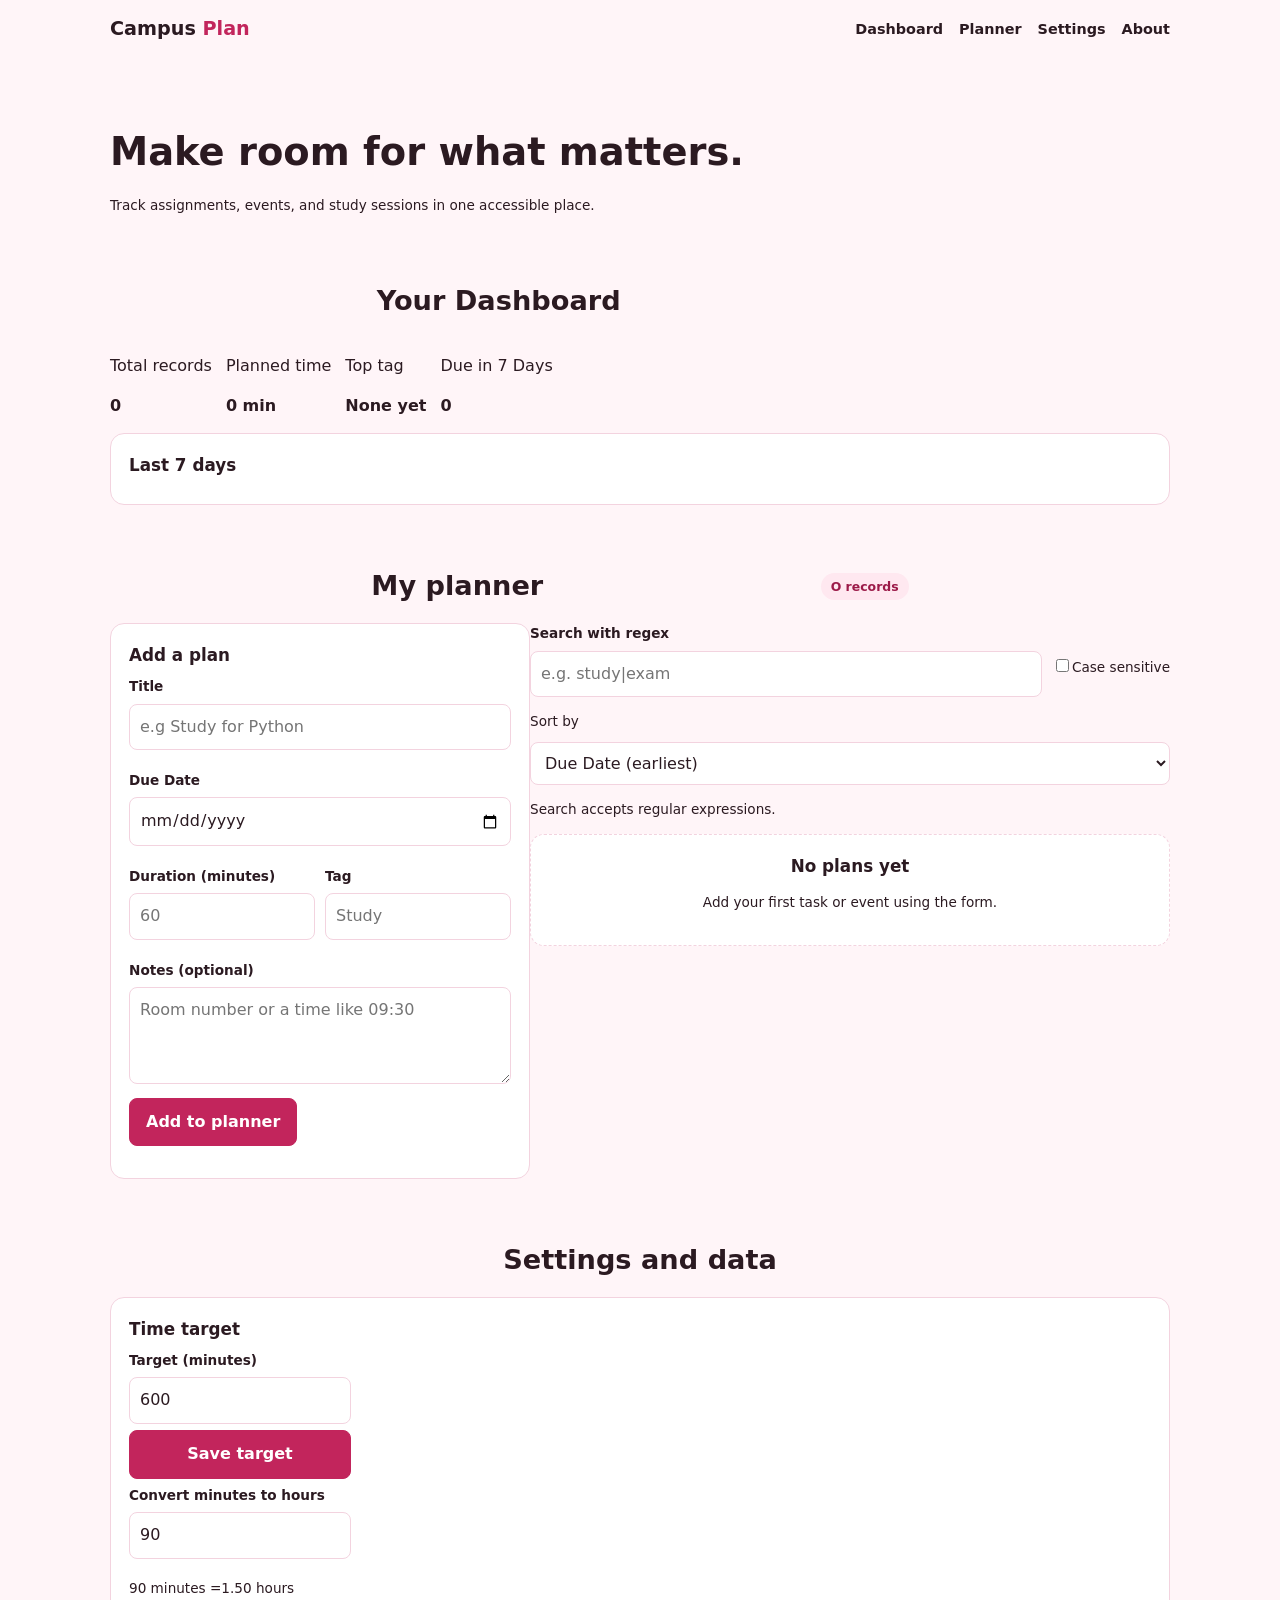
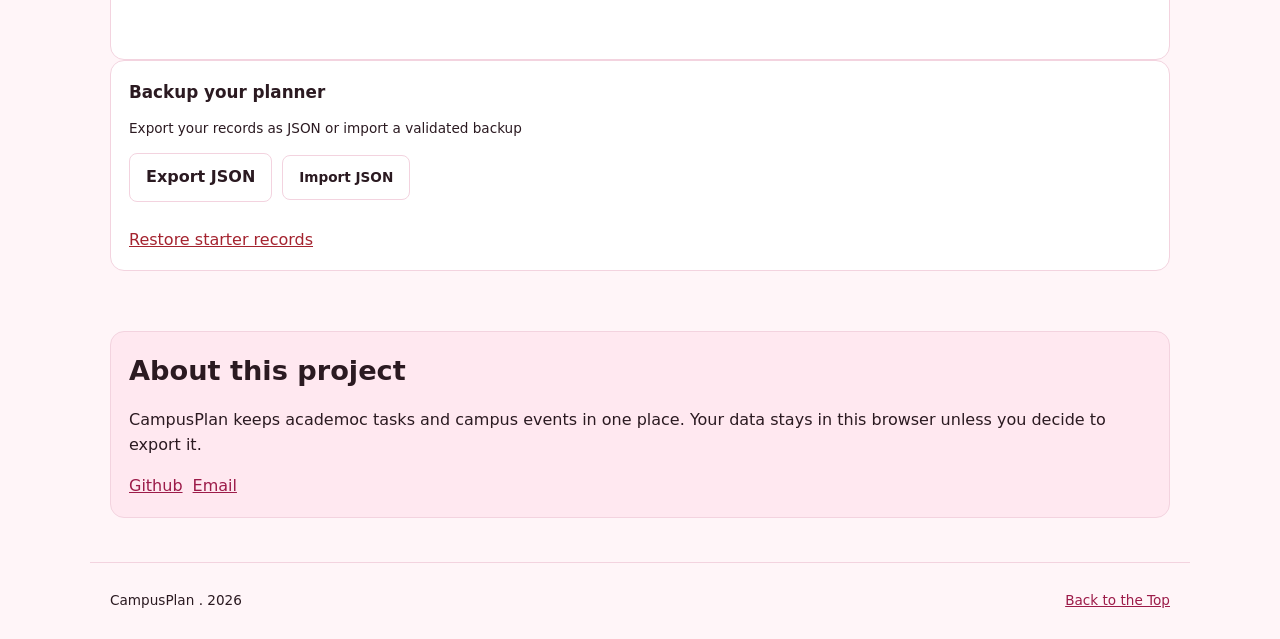
==== index.html @ d29bc078 "Added the project html and its styles" ====
<!DOCTYPE html>
<html lang="en">
<head>
    <meta charset="UTF-8">
    <meta name="viewport" content="width=device-width, initial-scale=1.0">
    <meta name="description" content="An accessible planner for campus tasks and events.">
    <title>Campus Life Planner</title>
    <link rel="stylesheet" href="/styles/styles.css">
    <script type="module" src="/scripts/app.js"></script>
</head>
<body>
    <a class="skip-link" href="#main">Skip to content</a>
    <header class="site-header">
        <div class="header-inner">
            <a class="brand" href="#main">Campus <span>Plan</span></a>
            <nav aria-label="Main navigation"><a href="#dashboard">Dashboard</a><a href="#planner">Planner</a><a href="#settings">Settings</a><a href="#about">About</a></nav>
        </div>
    </header>
    <main id="main" class="container">
        <section class="hero" aria-labelledby="hero=title">
            <h1 id="hero-title">Make room for what matters.</h1>
            <p class="muted">Track assignments, events, and study sessions in one accessible place.</p>
        </section>

        <section id="dashboard" class="section" aria-labelledby="dashboard-title">
            <div class="section-heading">
                <h2 id="dashboard-title">Your Dashboard</h2>
                <p id="cap-message" class="message" role="status" aria-live="polite"></p>
            </div>
            <div class="stats-grid">
                <article class="stat-card"><p>Total records</p><strong id="total-records">0</strong></article>
                <article class="stat-card"><p>Planned time</p><strong id="total-duration">0 min</strong></article>
                <article class="stat-card"><p>Top tag</p><strong id="total-tag">None yet</strong></article>
                <article class="stat-card"><p>Due in 7 Days</p><strong id="week-count">0</strong></article>
            </div>
            <article class="chart-card"><h3>Last 7 days</h3><div id="trend-chart" class="trend-chart" role="img" aria-label="Records due on each of the last seven days"></div></article>
        </section>


        <section id="planner" class="section" aria-labelledby="planner-title">
            <div class="section-heading"><h2 id="planner-title">My planner</h2><span id="record-count" class="count-pill">O records</span></div>
            <div class="planner-layout">
                <form id="record-form" class="panel form-panel" novalidate>
                    <h3 id="form-heading">Add a plan</h3>
                    <input type="hidden" id="record-id">
                    <div class="field"><label for="title">Title</label><input type="text" name="dueDate" id="title" maxlength="100" placeholder="e.g Study for Python"><small class="field-error" id="title-error" role="status" aria-live="polite"></small></div>
                    <div class="field"><label for="due-date">Due Date</label><input type="date" name="title" id="due-date"><small class="field-error" id="date-error" role="status" aria-live="polite"></small></div>
                    <div class="field-row">
                        <div class="field"><label for="duration">Duration (minutes)</label><input type="number" name="duration" id="duration" min="0" placeholder="60"><small class="field-error" id="duration-error" role="status" aria-live="polite"></small></div>
                        <div class="field"><label for="tag">Tag</label><input type="text" name="tag" id="tag" maxlength="30" placeholder="Study"><small class="field-error" id="tag-error" role="status" aria-live="polite"></small></div>
                    </div>
                    <div class="field"><label for="notes">Notes (optional)</label><textarea name="notes" id="notes" rows="3" maxlength="500" placeholder="Room number or a time like 09:30"></textarea></div>
                    <div class="form-actions"><button class="button primary" type="submit" id="save-button">Add to planner</button><button class="button hidden" type="button" id="cancel-edit">Cancel Edit</button></div>
                    <p id="form-message" class="message" role="status" aria-live="polite"></p>
                </form>

                <div class="records-area">
                    <div class="toolbar">
                        <div class="field"><label for="search">Search with regex</label><input type="search" id="search" placeholder="e.g. study|exam"></div>
                        <label for="case-sensitive" class="check-label"><input type="checkbox" id="case-sensitive">Case sensitive</label>
                    </div>
                    <div class="sort-row">
                        <label for="sort-by">Sort by</label>
                        <select id="sort-by">
                            <option value="date-asc">Due Date (earliest)</option>
                            <option value="date-desc">Due Date (latest)</option>
                            <option value="title-asc">Title (A-Z)</option>
                            <option value="title-desc">Title (Z-A)</option>
                            <option value="duration-asc">Duration(low-high)</option>
                            <option value="duration-desc">Duration(high-low)</option>
                        </select>
                    </div>
                    <p id="search-message" class="message" role="status" aria-live="polite">Search accepts regular expressions.</p>
                    <div class="records-list" id="records-list"></div>
                    <div class="empty-state" id="empty-state"><h3>No plans yet</h3><p class="muted">Add your first task or event using the form.</p></div>
                </div>
            </div>
        </section>


        <section id="settings" class="section" aria-labelledby="setting-title">
            <div class="section-heading"> <h2 id="settings-title">Settings and data</h2></div>
            <div class="settings-grid">
                <article class="panel">
                    <h3>Time target</h3>
                    <form id="target-form" class="form-actions"><div class="field"> <label for="time-target">Target (minutes)</label><input id="time-target" type="number" min="0" value="600"</div><button class="button primary" type="submit">Save target</button></form>
                    <div class="field"><label for="minutes-convert">Convert minutes to hours</label> <input id="minutes-convert" type="number" min="0" value="90"><p id="conversion-result" class="muted">90 minutes =1.50 hours</p></div>
                </article>
                
                <article class="panel">
                    <h3>Backup your planner</h3>
                    <p class="muted">Export your records as JSON or import a validated backup</p>
                    <div class="data-actions"><button id="export-button" class="button" type="button">Export JSON</button><label class="button" for="import-file">Import JSON</label><input id="import-file" type="file" accept="application/json,.json" class="visually-hidden"></div>
                    <p id="data-message" class="message" role="status" aria-live="polite"></p>
                    <button id="reset-button" class="text-button" type="button">Restore starter records</button>
                </article>
            </div>
        </section>


        <section id="about" class="section" aria-labelledby="about-title">
            <div class="about-card">
                <h2 id="about-title">About this project</h2>
                <p>CampusPlan keeps academoc tasks and campus events in one place. Your data stays in this browser unless you decide to export it.</p>
                <div class="contact-links"><a href="" target="_blank" rel="nonreferrer">Github</a><a href="mailto:l.gashugimu@alustudent.com">Email</a></div>
            </div>
        </section>
    </main>

    <footer class="site-footer"> <p>CampusPlan . 2026</p><a href="#main"> Back to the Top</a></footer>
</body>
</html>
---- styles/styles.css ----
:root{
    --ink: #2b1a21;
    --muted: #2b1a21;
    --pink: #c2255c;
    --pink-dark: #9c1b49;
    --soft: #ffe8f0;
    --line: #f3d3df;
    --page: #fff5f8;
    --danger: #a4232f;
    font-family: Impact, system-ui, sans-serif;
}

*{ 
    box-sizing: border-box;
}
body{
    margin: 0;
    background: var(--page);
    color: var(--ink);
    line-height: 1.55;
}
h1{
    font-size: 2.4rem;
    margin: 0 0 10px;
}
h2{
    font-size: 1.7rem;
    margin: 0;
}
h3{
    font-size: 1.05rem;
    margin: 0 0 8px;
}
a{
    color: var(--pink-dark);
}
button, input, textarea, select{
    font: inherit;
}

:focus-visible{
    outline: 3px solid var(--pink-dark); outline-offset: 2px;
}
.skip-link {
    position: absolute;
    left: -999px;
}
.site.header{
    position: sticky;
    top: 0;
    z-index: 5;
    padding: 10px;
    background: #ffff;
}
.header-inner, .site-footer, .container{
    max-width: 1100px;
    margin: auto;
    padding: 14px 20px;
}
.header-inner, .site-footer{
    display: flex;
    flex-wrap: wrap;
    justify-content: space-between;
    align-items: center;
    gap: 16px;
}

.site-footer{
    border-top: 1px solid var(--line);
    columns: var(--muted);
    font-size: .85rem;
}
.brand{
    font-size: 1.2rem;
    font-weight: 800;
    text-decoration: none;
    color: var(--ink);
}
.brand span{
    color: var(--pink);
}

nav {
    display: flex;
    flex-wrap: wrap;
    gap: 16px;
}
nav a{
    font-size: .9rem;
    font-weight: 600;
    text-decoration: none;
    color: var(--muted);
}
.section{
    padding: 30px 0;
}
.hero{
    padding: 50px 0 20px;
}
.section-heading{
    display: flex;
    flex-wrap: wrap;
    justify-content: space-evenly;
    align-items: center;
    gap: 16px;
    margin-bottom: 16px;
}

.stats-grid{
    display: flex;
    flex-wrap: wrap;
    gap: 14px;
}

.start-card {
    flex: 1 1 200px;
}
.start-card, .chart-card, .panel, .record-card, .empty-state, .about-card, .test-result{
    padding: 18px;
    background: #ffff;
    border: 1px solid var(--line);
    border-radius: 14px;
}
.start-card p{
    margin: 0 0 4px;
    color: var(--muted);
    font-size: .88rem;
}
.chart-card{
    margin-top: 14px;
}

.trend-chart{
    display: flex;
    align-items: flex-end;
    gap: 12px;
}
.chart-day{
    flex: 1;
    display: flex;
    flex-direction: column;
    align-items: center;
    gap: 6px;
}
.chart-bar{
    width: 100%;
    max-width: 30px;
    border-radius: 6px 6px 0 0;
    background: var(--pink);
    transition: height .3s ease;
}
.chart-day span{
    color: var(--muted);
    font-size: .75rem;
}
.planner-layout, .setting-grid{
    display: flex;
    flex-wrap: wrap;
    grid-area: 20px;
    align-items: flex-start;
}
.form-panel{
    flex: 1 1 300px;
}
.records-area {
    flex: 2 1 400px;
}
.settings-grid .panel{
    flex: 1 1 300px;
}
.records-list{
    display: flex;
    flex-direction: column;
    gap: 12px;
    margin-top: 12px;
}
.record-card{
    animation: fade-in .3s ease;
}

.field{
    display: flex;
    flex-direction: column;
    gap: 6px;
    margin-bottom: 14px;
}
label{
    font-size: .85rem;
    font-weight: 700;
}
input, textarea, select{
    width: 100%;
    padding: 10px;
    border: 1px solid var(--line);
    border-radius: 8px;
    background: #fff;
    color: var(--ink);
}
input:focus, textarea:focus, select:focus{
    border-color: var(--pink);

}
textarea{
    resize: vertical;
}
.field-row, .form-actions, .data-actions, .toolbar, .sort-row, .record-top, .record-actions, .record-meta, .contact-links {
    display: flex;
    flex-wrap: wrap;
    align-items: center;
}
.field-row, .form-actions, .data-actions, .toolbar, .sort-row, .record-top, .record-actions, .record-meta, .contact-links { 
    display: flex;
     flex-wrap: wrap; 
     align-items: center; 
     gap: 10px;
}
.field-row > .field, .toolbar > .field { 
    flex: 1 1 160px; 
}
.check-label, .sort-row label { 
    font-weight: 400; 
}
.check-label input { 
    width: auto; 
}
.button, .small-button { 
    padding: 11px 16px; 
    border: 1px solid var(--line); 
    border-radius: 8px; 
    background: #fff; 
    color: var(--ink); 
    font-weight: 700; 
    text-decoration: none; 
    cursor: pointer; 
    transition: background .2s ease, transform .2s ease; 
}
.button:hover, .small-button:hover { 
    background: var(--soft); 
    transform: translateY(-2px); 
}
.primary { 
    background: var(--pink); 
    border-color: var(--pink); 
    color: #fff; 
}
.primary:hover { 
    background: var(--pink-dark); 
}
.small-button { 
    padding: 6px 10px; 
    font-size: .8rem; 
}
.delete { 
    color: var(--danger); 
}
.text-button { 
    padding: 12px 0 0; 
    border: 0; 
    background: none; 
    color: var(--danger); 
    text-decoration: underline; 
    cursor: pointer; 
}
.record-top { 
    justify-content: space-between; 
    align-items: flex-start; 
}
.record-meta, .record-notes, .muted, .message { 
    color: var(--muted); 
    font-size: .85rem; 
}
.record-notes { 
    margin: 8px 0 0; 
    white-space: pre-wrap; 
}
.tag, .count-pill { 
    display: inline-block; 
    padding: 4px 10px; 
    border-radius: 99px; 
    background: var(--soft); 
    color: var(--pink-dark); 
    font-size: .78rem; 
    font-weight: 700;
}
.empty-state { 
    text-align: center; 
    border-style: dashed; 
}
.about-card { 
    background: var(--soft); 
}
.error, .field-error { 
    color: var(--danger); 
}
.field-error { 
    font-size: .78rem; 
}
.hidden { 
    display: none;
}
.visually-hidden { 
    position: absolute; 
    width: 1px; 
    height: 1px; 
    overflow: hidden; 
    clip: rect(0, 0, 0, 0); 
}
mark { 
    background: #ffd0e0; 
    color: var(--pink-dark); 
}
.test-page { 
    max-width: 850px; 
    margin: 35px auto; 
    padding: 20px; 
}
.test-result { 
    margin: 8px 0; 
}
.pass { 
    border-left: 5px solid var(--pink); 
}
.fail { 
    border-left: 5px solid var(--danger); 
}

@media (max-width: 1024px) {
    .hero { padding-top: 35px; }
    .records-area, .form-panel { flex-basis: 100%; }
  }
  @media (max-width: 768px) {
    h1 { font-size: 2rem; }
    .header-inner, .site-footer, .toolbar { flex-direction: column; align-items: flex-start; }
    .stat-card { flex-basis: 100%; }
  }
  @media (max-width: 360px) {
    .container, .header-inner, .site-footer { padding-inline: 12px; }
    .field-row > .field, .toolbar > .field { flex-basis: 100%; }
    .button, .small-button { width: 100%; }
  }
  @media (prefers-reduced-motion: reduce) {
    * { animation: none !important; transition: none !important; }
  }
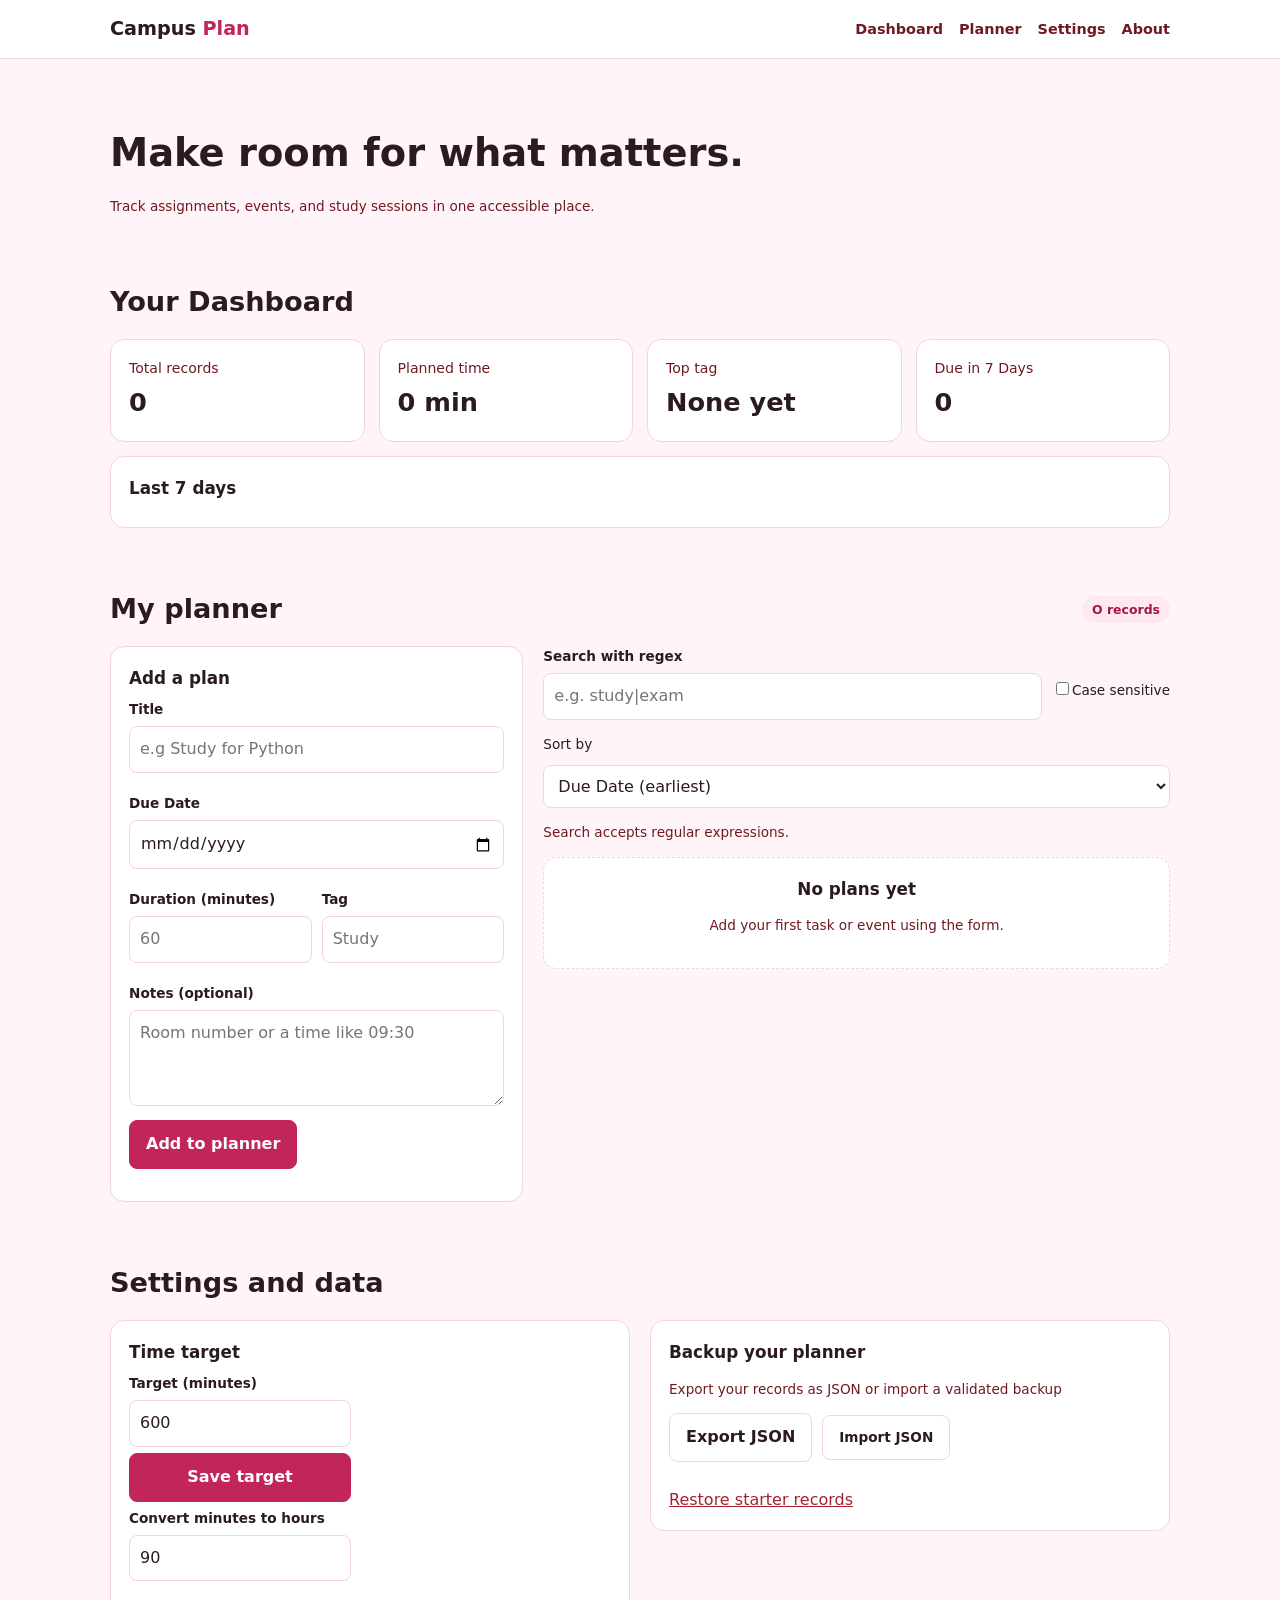
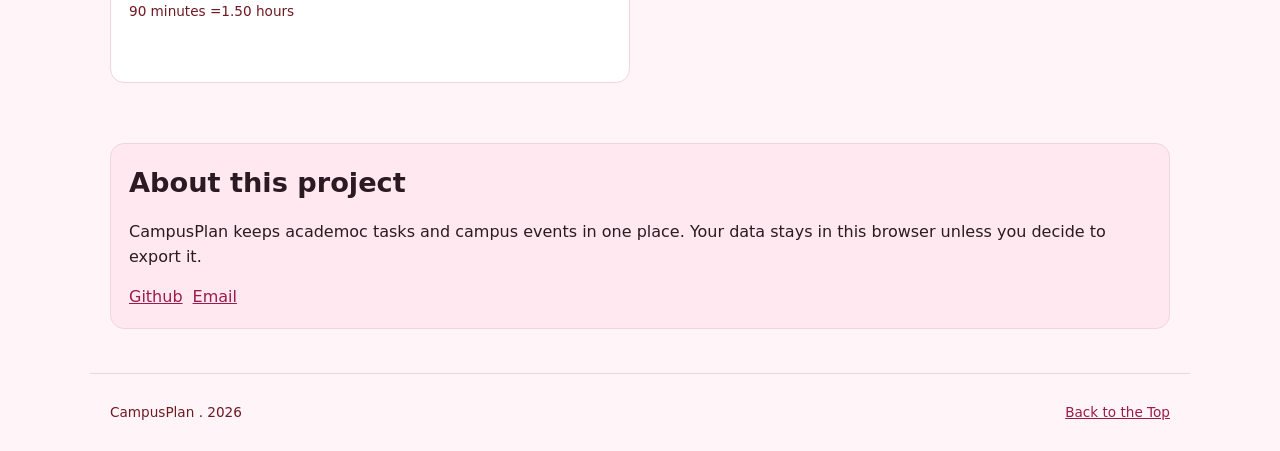
==== commit e5fa7335: "Updated the files" ====
--- a/index.html
+++ b/index.html
@@ -5,8 +5,8 @@
     <meta name="viewport" content="width=device-width, initial-scale=1.0">
     <meta name="description" content="An accessible planner for campus tasks and events.">
     <title>Campus Life Planner</title>
-    <link rel="stylesheet" href="/styles/styles.css">
-    <script type="module" src="/scripts/app.js"></script>
+    <link rel="stylesheet" href="./styles/styles.css">
+    <script type="module" src="./scripts/app.js"></script>
 </head>
 <body>
     <a class="skip-link" href="#main">Skip to content</a>
--- a/styles/styles.css
+++ b/styles/styles.css
@@ -1,6 +1,6 @@
 :root{
     --ink: #2b1a21;
-    --muted: #2b1a21;
+    --muted: #6f1a21;
     --pink: #c2255c;
     --pink-dark: #9c1b49;
     --soft: #ffe8f0;
@@ -45,12 +45,12 @@
     position: absolute;
     left: -999px;
 }
-.site.header{
+.site-header {
     position: sticky;
     top: 0;
-    z-index: 5;
-    padding: 10px;
-    background: #ffff;
+    z-index: 4;
+    background: #fff;
+    border-bottom: 1px solid var(--line);
 }
 .header-inner, .site-footer, .container{
     max-width: 1100px;
@@ -65,9 +65,9 @@
     gap: 16px;
 }
 
-.site-footer{
+.site-footer {
     border-top: 1px solid var(--line);
-    columns: var(--muted);
+    color: var(--muted);
     font-size: .85rem;
 }
 .brand{
@@ -100,7 +100,7 @@
 .section-heading{
     display: flex;
     flex-wrap: wrap;
-    justify-content: space-evenly;
+    justify-content: space-between;
     align-items: center;
     gap: 16px;
     margin-bottom: 16px;
@@ -112,19 +112,23 @@
     gap: 14px;
 }
 
-.start-card {
+.stat-card {
     flex: 1 1 200px;
 }
-.start-card, .chart-card, .panel, .record-card, .empty-state, .about-card, .test-result{
+.stat-card, .chart-card, .panel, .record-card, .empty-state, .about-card, .test-result{
     padding: 18px;
     background: #ffff;
     border: 1px solid var(--line);
     border-radius: 14px;
 }
-.start-card p{
+.stat-card p{
     margin: 0 0 4px;
     color: var(--muted);
     font-size: .88rem;
+}
+.stat-card strong {
+    display: block;
+    font-size: 1.6rem;
 }
 .chart-card{
     margin-top: 14px;
@@ -153,10 +157,10 @@
     color: var(--muted);
     font-size: .75rem;
 }
-.planner-layout, .setting-grid{
-    display: flex;
-    flex-wrap: wrap;
-    grid-area: 20px;
+.planner-layout, .settings-grid{
+    display: flex;
+    flex-wrap: wrap;
+    gap: 20px;
     align-items: flex-start;
 }
 .form-panel{
@@ -325,19 +329,57 @@
 }
 
 @media (max-width: 1024px) {
-    .hero { padding-top: 35px; }
-    .records-area, .form-panel { flex-basis: 100%; }
+    .hero { 
+        padding-top: 35px; 
+    }
+    .records-area, .form-panel { 
+        flex-basis: 100%; 
+    }
   }
   @media (max-width: 768px) {
-    h1 { font-size: 2rem; }
-    .header-inner, .site-footer, .toolbar { flex-direction: column; align-items: flex-start; }
-    .stat-card { flex-basis: 100%; }
+    h1 { font-size: 2rem; 
+    }
+    .header-inner, .site-footer, .toolbar { 
+        flex-direction: column; 
+        align-items: flex-start; 
+    }
+    .stat-card { 
+        flex-basis: 100%; 
+    }
   }
   @media (max-width: 360px) {
-    .container, .header-inner, .site-footer { padding-inline: 12px; }
-    .field-row > .field, .toolbar > .field { flex-basis: 100%; }
-    .button, .small-button { width: 100%; }
+    .container, .header-inner, .site-footer { 
+        padding-inline: 12px; 
+    }
+    .field-row > .field, .toolbar > .field { 
+        flex-basis: 100%; 
+    }
+    .button, .small-button { 
+        width: 100%; 
+    }
   }
   @media (prefers-reduced-motion: reduce) {
-    * { animation: none !important; transition: none !important; }
-  }+    * { 
+        animation: none !important; transition: none !important; 
+    }
+  }
+
+  .skip-link:focus {
+    left: 10px;
+    top: 10px;
+    z-index: 5;
+    padding: 10px;
+    background: #fff;
+}
+
+@keyframes fade-in {
+    from {
+        opacity: 0;
+        transform: translateY(6px);
+    }
+
+    to {
+        opacity: 1;
+        transform: none;
+    }
+}
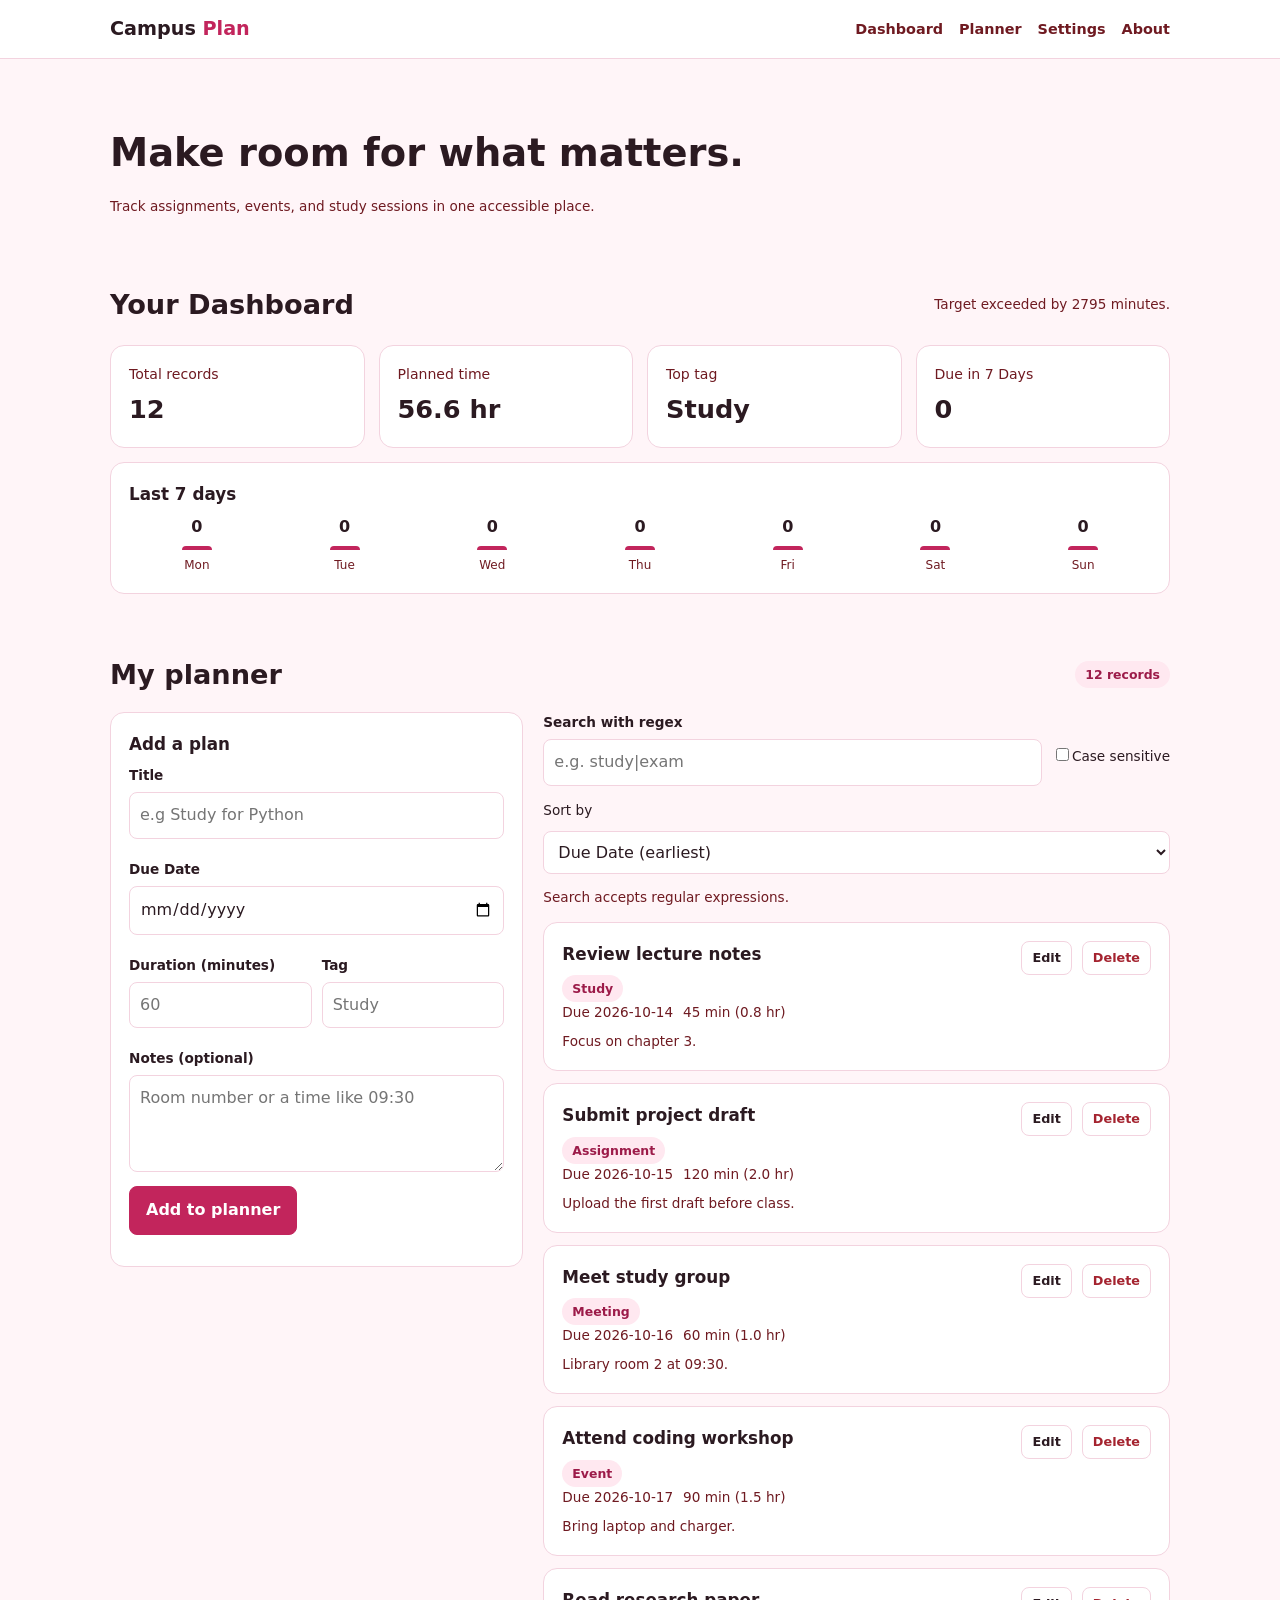
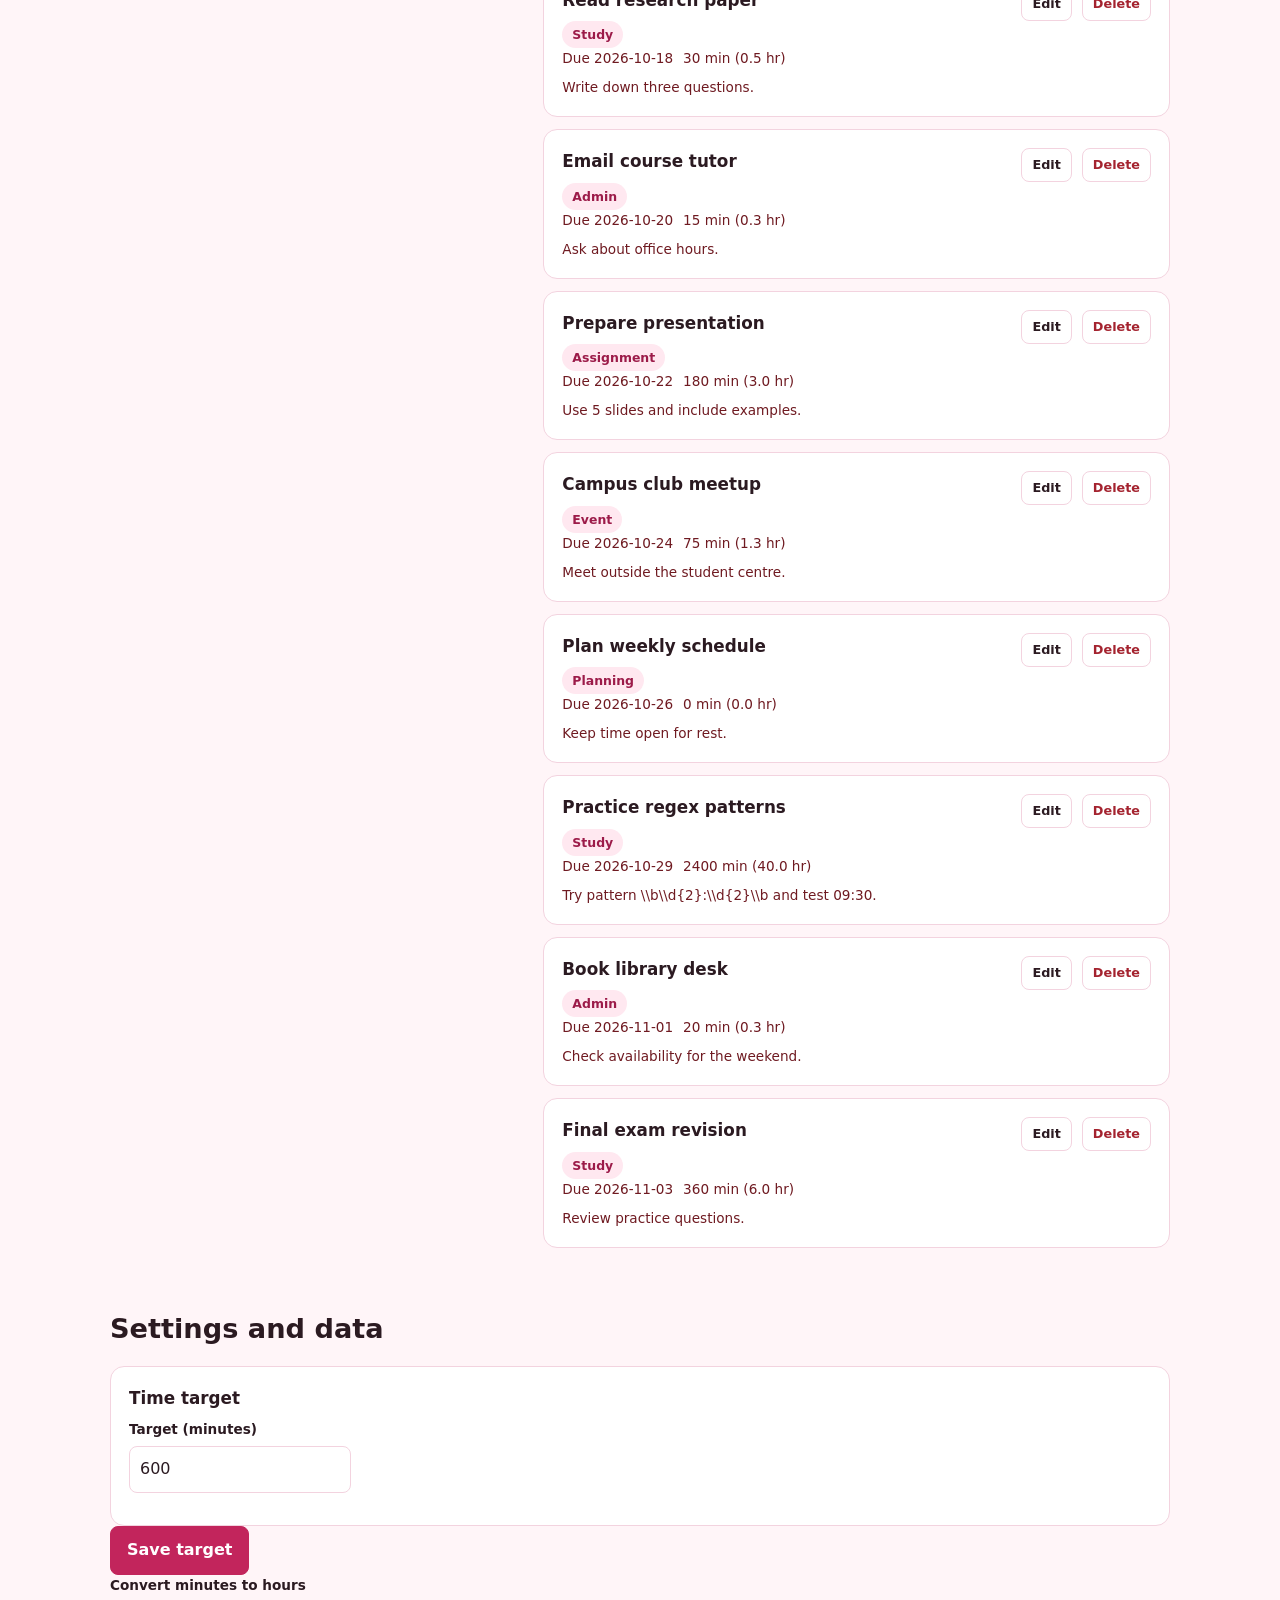
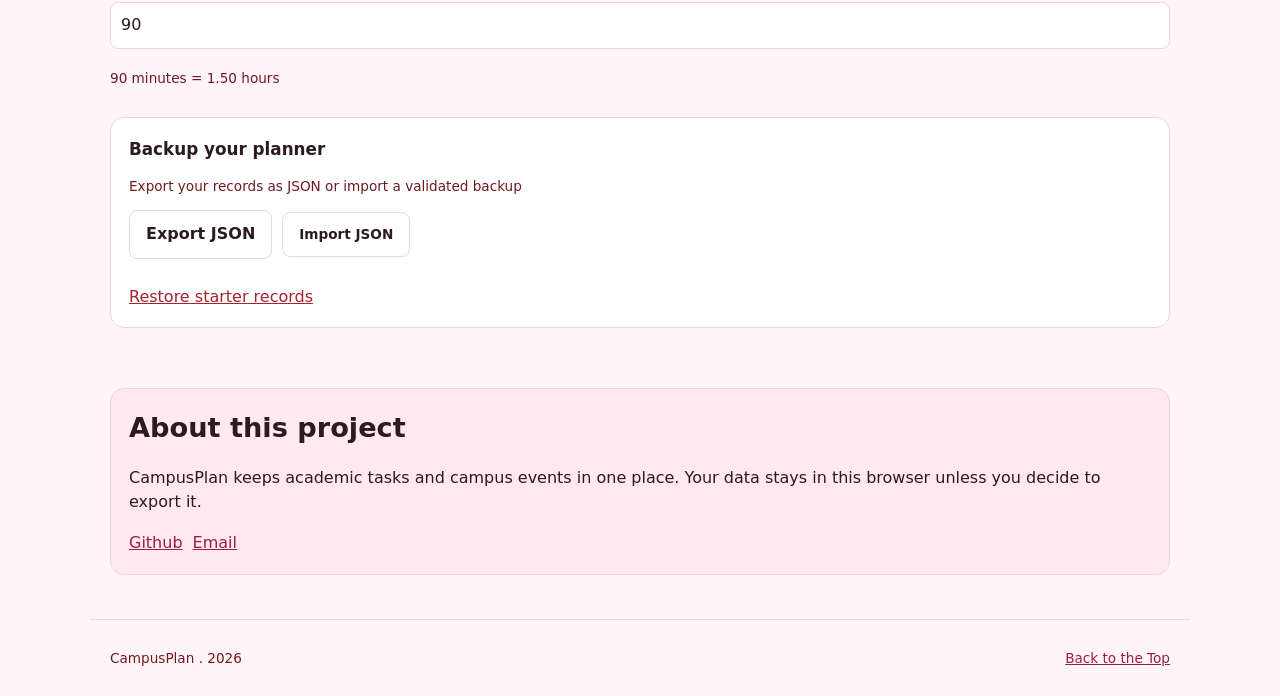
==== commit 96d5ead9: "Added my live web, demo video as well as some fixes" ====
--- a/index.html
+++ b/index.html
@@ -17,7 +17,7 @@
         </div>
     </header>
     <main id="main" class="container">
-        <section class="hero" aria-labelledby="hero=title">
+        <section class="hero" aria-labelledby="hero-title">
             <h1 id="hero-title">Make room for what matters.</h1>
             <p class="muted">Track assignments, events, and study sessions in one accessible place.</p>
         </section>
@@ -30,7 +30,7 @@
             <div class="stats-grid">
                 <article class="stat-card"><p>Total records</p><strong id="total-records">0</strong></article>
                 <article class="stat-card"><p>Planned time</p><strong id="total-duration">0 min</strong></article>
-                <article class="stat-card"><p>Top tag</p><strong id="total-tag">None yet</strong></article>
+                <article class="stat-card"><p>Top tag</p><strong id="top-tag">None yet</strong></article>
                 <article class="stat-card"><p>Due in 7 Days</p><strong id="week-count">0</strong></article>
             </div>
             <article class="chart-card"><h3>Last 7 days</h3><div id="trend-chart" class="trend-chart" role="img" aria-label="Records due on each of the last seven days"></div></article>
@@ -38,13 +38,13 @@
 
 
         <section id="planner" class="section" aria-labelledby="planner-title">
-            <div class="section-heading"><h2 id="planner-title">My planner</h2><span id="record-count" class="count-pill">O records</span></div>
+            <div class="section-heading"><h2 id="planner-title">My planner</h2><span id="record-count" class="count-pill">0 records</span></div>
             <div class="planner-layout">
                 <form id="record-form" class="panel form-panel" novalidate>
                     <h3 id="form-heading">Add a plan</h3>
                     <input type="hidden" id="record-id">
-                    <div class="field"><label for="title">Title</label><input type="text" name="dueDate" id="title" maxlength="100" placeholder="e.g Study for Python"><small class="field-error" id="title-error" role="status" aria-live="polite"></small></div>
-                    <div class="field"><label for="due-date">Due Date</label><input type="date" name="title" id="due-date"><small class="field-error" id="date-error" role="status" aria-live="polite"></small></div>
+                    <div class="field"><label for="title">Title</label><input type="text" name="title" id="title" maxlength="100" placeholder="e.g Study for Python"><small class="field-error" id="title-error" role="status" aria-live="polite"></small></div>
+                    <div class="field"><label for="due-date">Due Date</label><input type="date" name="dueDate" id="due-date"><small class="field-error" id="date-error" role="status" aria-live="polite"></small></div>
                     <div class="field-row">
                         <div class="field"><label for="duration">Duration (minutes)</label><input type="number" name="duration" id="duration" min="0" placeholder="60"><small class="field-error" id="duration-error" role="status" aria-live="polite"></small></div>
                         <div class="field"><label for="tag">Tag</label><input type="text" name="tag" id="tag" maxlength="30" placeholder="Study"><small class="field-error" id="tag-error" role="status" aria-live="polite"></small></div>
@@ -78,13 +78,13 @@
         </section>
 
 
-        <section id="settings" class="section" aria-labelledby="setting-title">
+        <section id="settings" class="section" aria-labelledby="settings-title">
             <div class="section-heading"> <h2 id="settings-title">Settings and data</h2></div>
             <div class="settings-grid">
                 <article class="panel">
                     <h3>Time target</h3>
-                    <form id="target-form" class="form-actions"><div class="field"> <label for="time-target">Target (minutes)</label><input id="time-target" type="number" min="0" value="600"</div><button class="button primary" type="submit">Save target</button></form>
-                    <div class="field"><label for="minutes-convert">Convert minutes to hours</label> <input id="minutes-convert" type="number" min="0" value="90"><p id="conversion-result" class="muted">90 minutes =1.50 hours</p></div>
+                    <form id="target-form" class="form-actions"><div class="field"> <label for="time-target">Target (minutes)</label><input id="time-target" type="number" min="0" value="600"></div></div><button class="button primary" type="submit">Save target</button></form>
+                    <div class="field"><label for="minutes-convert">Convert minutes to hours</label> <input id="minutes-convert" type="number" min="0" value="90"><p id="conversion-result" class="muted">90 minutes = 1.50 hours</p></div>
                 </article>
                 
                 <article class="panel">
@@ -101,8 +101,8 @@
         <section id="about" class="section" aria-labelledby="about-title">
             <div class="about-card">
                 <h2 id="about-title">About this project</h2>
-                <p>CampusPlan keeps academoc tasks and campus events in one place. Your data stays in this browser unless you decide to export it.</p>
-                <div class="contact-links"><a href="" target="_blank" rel="nonreferrer">Github</a><a href="mailto:l.gashugimu@alustudent.com">Email</a></div>
+                <p>CampusPlan keeps academic tasks and campus events in one place. Your data stays in this browser unless you decide to export it.</p>
+                <div class="contact-links"><a href="https://github.com/Liliose-Gashugi" target="_blank" rel="nonreferrer">Github</a><a href="mailto:l.gashugimu@alustudent.com">Email</a></div>
             </div>
         </section>
     </main>
